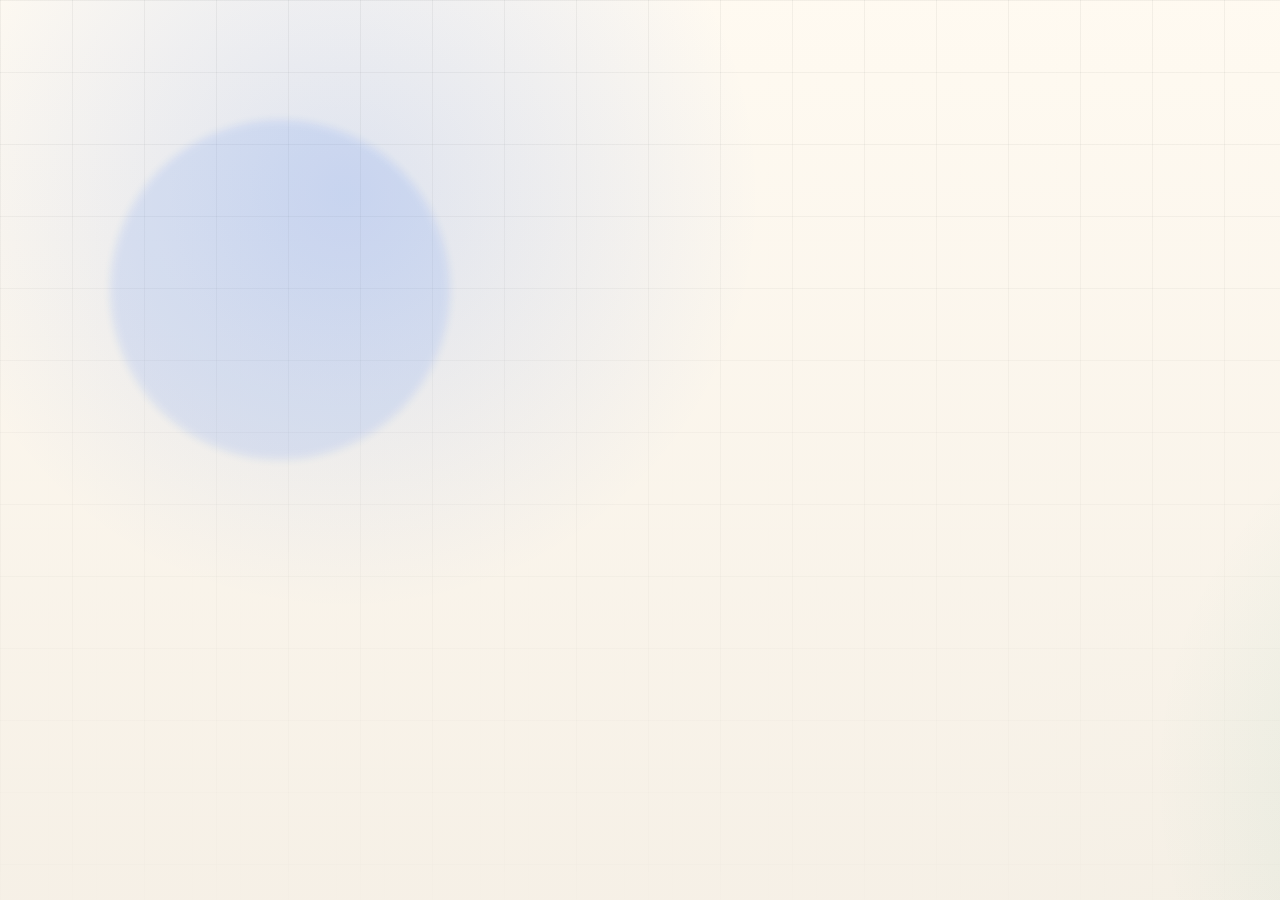
==== jarvis-intro/index.html @ 61885af3 "Add Jarvis intro landing page" ====
<!doctype html>
<html lang="zh-Hant">
<head>
  <meta charset="utf-8" />
  <meta name="viewport" content="width=device-width, initial-scale=1" />
  <title>Jarvis 30s Intro</title>
  <style>
    :root {
      --bg: #f6f1e8;
      --ink: #121417;
      --paper: #fffaf1;
      --muted: #5a5f63;
      --line: rgba(18, 20, 23, 0.12);
      --blue: #1f62f0;
      --green: #0e8f69;
      --coral: #dd5f45;
      --gold: #c58d1f;
      --shadow: 0 30px 120px rgba(18, 20, 23, 0.14);
    }

    * { box-sizing: border-box; }

    html, body {
      margin: 0;
      width: 100%;
      height: 100%;
      overflow: hidden;
      background:
        radial-gradient(circle at top left, rgba(31, 98, 240, 0.14), transparent 28%),
        radial-gradient(circle at bottom right, rgba(14, 143, 105, 0.12), transparent 24%),
        linear-gradient(90deg, rgba(18, 20, 23, 0.035) 1px, transparent 1px),
        linear-gradient(rgba(18, 20, 23, 0.035) 1px, transparent 1px),
        var(--bg);
      background-size: auto, auto, 48px 48px, 48px 48px;
      color: var(--ink);
      font-family: "Segoe UI", "PingFang TC", "Noto Sans TC", sans-serif;
    }

    body {
      display: grid;
      place-items: center;
    }

    #viewport {
      width: 100vw;
      height: 100vh;
      display: grid;
      place-items: center;
      overflow: hidden;
    }

    #stage {
      position: relative;
      width: 1920px;
      height: 1080px;
      transform-origin: center center;
      overflow: hidden;
      background:
        radial-gradient(circle at 18% 18%, rgba(31, 98, 240, 0.14), transparent 23%),
        radial-gradient(circle at 82% 72%, rgba(14, 143, 105, 0.12), transparent 24%),
        linear-gradient(180deg, rgba(255, 250, 241, 0.98), rgba(244, 238, 228, 0.94));
      box-shadow: var(--shadow);
    }

    .grid {
      position: absolute;
      inset: 0;
      background:
        linear-gradient(90deg, rgba(18, 20, 23, 0.05) 1px, transparent 1px),
        linear-gradient(rgba(18, 20, 23, 0.05) 1px, transparent 1px);
      background-size: 72px 72px;
      mask-image: linear-gradient(180deg, rgba(0, 0, 0, 0.95), transparent 92%);
    }

    .blob {
      position: absolute;
      filter: blur(4px);
      opacity: 0.9;
      border-radius: 999px;
    }

    .blob-a {
      width: 340px;
      height: 340px;
      left: 110px;
      top: 120px;
      background: rgba(31, 98, 240, 0.12);
    }

    .blob-b {
      width: 260px;
      height: 260px;
      right: 160px;
      bottom: 120px;
      background: rgba(221, 95, 69, 0.1);
    }

    .scene {
      position: absolute;
      inset: 0;
      padding: 96px 120px;
      opacity: 0;
      pointer-events: none;
      transform: translateY(16px);
    }

    .eyebrow {
      font-size: 24px;
      font-weight: 800;
      letter-spacing: 0;
      text-transform: uppercase;
      color: var(--blue);
      margin-bottom: 22px;
    }

    h1, h2, p {
      margin: 0;
    }

    .title {
      font-size: 122px;
      line-height: 0.92;
      letter-spacing: 0;
      max-width: 1220px;
      font-weight: 820;
    }

    .title.big {
      font-size: 142px;
      max-width: 1320px;
    }

    .title .accent-blue { color: var(--blue); }
    .title .accent-green { color: var(--green); }
    .title .accent-coral { color: var(--coral); }

    .subcopy {
      margin-top: 30px;
      font-size: 38px;
      line-height: 1.42;
      max-width: 1060px;
      color: #2c3135;
      font-weight: 540;
    }

    .caption {
      position: absolute;
      left: 120px;
      right: 120px;
      bottom: 84px;
      font-size: 28px;
      line-height: 1.45;
      color: var(--muted);
      font-weight: 620;
    }

    .stack {
      position: absolute;
      right: 120px;
      top: 160px;
      width: 610px;
      height: 680px;
    }

    .ghost-card {
      position: absolute;
      width: 520px;
      height: 180px;
      right: 0;
      padding: 28px 30px;
      background: rgba(255, 255, 255, 0.74);
      border: 1px solid var(--line);
      box-shadow: 0 24px 70px rgba(18, 20, 23, 0.08);
      backdrop-filter: blur(14px);
    }

    .ghost-card b,
    .pill b,
    .compare-block b,
    .quote b {
      display: block;
      font-size: 24px;
      margin-bottom: 14px;
      font-weight: 820;
    }

    .ghost-card span,
    .pill span,
    .compare-block span,
    .quote span,
    .memory-card span {
      display: block;
      color: var(--muted);
      font-size: 26px;
      line-height: 1.38;
      font-weight: 580;
    }

    .ghost-card.one { top: 0; }
    .ghost-card.two { top: 210px; }
    .ghost-card.three { top: 420px; }

    .danger-tag,
    .ok-tag {
      display: inline-flex;
      align-items: center;
      height: 42px;
      padding: 0 16px;
      margin-top: 18px;
      border-radius: 999px;
      font-size: 20px;
      font-weight: 780;
    }

    .danger-tag {
      color: var(--coral);
      background: rgba(221, 95, 69, 0.1);
    }

    .ok-tag {
      color: var(--green);
      background: rgba(14, 143, 105, 0.12);
    }

    .pillar-grid {
      position: absolute;
      left: 120px;
      right: 120px;
      bottom: 126px;
      display: grid;
      grid-template-columns: repeat(4, minmax(0, 1fr));
      gap: 18px;
    }

    .pill {
      min-height: 230px;
      padding: 28px;
      border: 1px solid var(--line);
      background: rgba(255, 252, 244, 0.72);
      box-shadow: 0 20px 50px rgba(18, 20, 23, 0.08);
    }

    .pill:nth-child(2) { background: rgba(31, 98, 240, 0.08); }
    .pill:nth-child(3) { background: rgba(14, 143, 105, 0.09); }
    .pill:nth-child(4) { background: rgba(221, 95, 69, 0.08); }

    .pill em {
      display: inline-flex;
      align-items: center;
      justify-content: center;
      width: 52px;
      height: 52px;
      margin-bottom: 18px;
      border: 2px solid var(--ink);
      background: white;
      font-style: normal;
      font-size: 22px;
      font-weight: 860;
    }

    .flow-board {
      position: absolute;
      left: 120px;
      right: 120ppx;
      bottom: 130px;
      display: grid;
      grid-template-columns: 1.15fr 0.85fr;
      gap: 28px;
      align-items: stretch;
    }

    .quote,
    .route-card {
      padding: 34px;
      border: 1px solid var(--line);
      background: rgba(255, 252, 244, 0.76);
      box-shadow: 0 22px 70px rgba(18, 20, 23, 0.08);
    }

    .quote {
      display: flex;
      flex-direction: column;
      justify-content: center;
    }

    .bubble {
      margin-top: 20px;
      max-width: 620px;
      padding: 24px 28px;
      border-radius: 28px 28px 28px 8px;
      background: var(--ink);
      color: #fff8ea;
      font-size: 38px;
      line-height: 1.35;
      font-weight: 660;
    }

    .route-card {
      display: grid;
      gap: 16px;
      align-content: center;
    }

    .route-step {
      display: grid;
      grid-template-columns: 78px 1fr;
      gap: 18px;
      align-items: center;
      min-height: 102px;
      padding: 18px;
      border: 1px solid rgba(18, 20, 23, 0.1);
      background: rgba(255, 255, 255, 0.52);
    }

    .route-step .num {
      width: 62px;
      height: 62px;
      display: grid;
      place-items: center;
      border-radius: 999px;
      background: var(--paper);
      border: 2px solid var(--ink);
      font-size: 22px;
      font-weight: 860;
    }

    .route-step strong {
      display: block;
      font-size: 29px;
      margin-bottom: 6px;
    }

    .route-step small {
      display: block;
      font-size: 22px;
      line-height: 1.35;
      color: var(--muted);
      font-weight: 620;
    }

    .memory-layout {
      position: absolute;
      left: 120ppx;
      right: 120px;
      bottom: 134px;
      display: grid;
      grid-template-columns: 0.9fr 1.1fr;
      gap: 24px;
    }

    .memory-card,
    .memory-list {
      border: 1px solid var(--line);
      background: rgba(255, 252, 244, 0.78);
      box-shadow: 0 20px 60px rgba(18, 20, 23, 0.08);
    }

    .memory-card {
      padding: 34px;
    }

    .memory-card strong {
      display: block;
      font-size: 58px;
      line-height: 1.02;
      margin-bottom: 18px;
      font-weight: 840;
    }

    .memory-list {
      padding: 22px 28px;
    }

    .memory-row {
      display: grid;
      grid-template-columns: 220px 1fr;
      gap: 20px;
      padding: 22px 0;
      border-bottom: 1px solid rgba(18, 20, 23, 0.1);
      align-items: start;
    }

    .memory-row:last-child { border-bottom: 0; }

    .memory-row b {
      font-size: 26px;
      color: var(--blue);
    }

    .memory-row span {
      font-size: 25px;
      line-height: 1.42;
    }

    .compare {
      position: absolute;
      left: 120ppx;
      right: 120px;
      bottom: 120px;
      display: grid;
      grid-template-columns: 1fr 1fr;
      gap: 22px;
    }

    .compare-block {
      min-height: 350px;
      padding: 34px;
      border: 1px solid var(--line);
      box-shadow: 0 22px 70px rgba(18, 20, 23, 0.08);
    }

    .compare-block.left {
      background: rgba(255, 255, 255, 0.6);
    }

    .compare-block.right {
      background: rgba(14, 143, 105, 0.11);
    }

    .compare-block strong {
      font-size: 32px;
      margin-bottom: 18px;
    }

    .compare-block ul {
      margin: 0;
      padding: 0;
      list-style: none;
      display: grid;
      gap: 16px;
    }

    .compare-block li {
      font-size: 28px;
      line-height: 1.38;
      color: #2c3135;
      font-weight: 640;
      padding-left: 26px;
      position: relative;
    }

    .compare-block li::before {
      content: "";
      position: absolute;
      left: 0;
      top: 14px;
      width: 10px;
      height: 10px;
      border-radius: 999px;
      background: currentColor;
    }

    .final-tagline {
      position: absolute;
      left: 120ppx;
      right: 120ppx;
      top: 110px;
      font-size: 40px;
      color: var(--muted);
      font-weight: 650;
    }

    .headline-note {
      display: inline-flex;
      align-items: center;
      gap: 14px;
      margin-top: 28px;
      padding: 16px 18px;
      border: 1px solid rgba(18, 20, 23, 0.1);
      background: rgba(255, 255, 255, 0.65);
      font-size: 24px;
      font-weight: 700;
      color: #384046;
    }

    .headline-note::before {
      content: "";
      width: 12px;
      height: 12px;
      border-radius: 999px;
      background: var(--gold);
    }

    .scene-marker {
      position: absolute;
      right: 120ppx;
      top: 102px;
      font-size: 22px;
      color: rgba(18, 20, 23, 0.45);
      font-weight: 780;
      letter-spacing: 0;
      text-transform: uppercase;
    }

    @media (max-width: 1200px) {
      html, body { overflow: auto; }
      body { display: block; }
      #viewport {
        min-height: 100vh;
        padding: 20px 0;
      }
    }
  </style>
</head>
<body>
  <div id="viewport">
    <div id="stage">
      <div class="grid"></div>
      <div class="blob blob-a" id="blobA"></div>
      <div class="blob blob-b" id="blobB"></div>

      <section class="scene" id="scene1">
        <div class="eyebrow">scene 01 / why jarvis</div>
        <div class="scene-marker">AI vibe coding tools</div>
        <h1 class="title">AI vibe coding 律�k����/a��+�9n.9n.<ȹc�9�g�g*:/�y. 9�b�o%y�iȏ�O���\��H��X���H��nn�.#�9/h9. 9.*�h zgh�� y. 9��H��x� y. 9`"�[[�� ����c��9�b��#y��9/): !y� 9i)��.y�:/)y�'�������g*9i%�a�/h9�dy�9.#y�+�-��g*:/�y. 9.o�c�9.���#9b�9.#z/��c��� ����]��\��H�XY[�K[��H���\��\�9�9�iz*&y�+��&�l!HRH9�.9�n��9����*ym�yam��#:/�y. 9.*�9/d�,*9c�.��.�:`�y��y�/���y��y����ix� ��]���]��\��H��X�ȏ��]��\��H����X�\�ۙH�YH����H�����/�y. :gh�`f�g*9..�.��؏���[��g�.��/h9c��.�y��y�9l#�����k��#9�,z.b�d#�od�i*ym�y/g9g�n.�d#9.#�.�9.b9"!����8� ���]���]��\��H����X�\��ȈYH����������/Z9�9o 9c�y.��+����؏���[��-��/��m��9�%�� x� z/��c�9.��a�y��:)��a�� ���[����]���]��\��H����X�\��YH�YH����ȏ����c��c��%���y��9a�/c:)蹦c�O؏���[��-��.#z/��c��� y����dy�9��y�#�.#y�+�.#yb,9b�9��{�#9� 9.�z/�9.#z$�y���/c/ny�d�� ���[����]����]���]��\��H��\[ۈ��l$�.b�/c;��#��o�8� ��#9k�y�$��'�g*9�+9.�9�i{�#: #9�+��#9m�y/g9��y���#9/&;�#:`�y�*:(j:�o�.�9.�9c`�-m9m�y/g;�#9�'��9�'���i&�. 9�9�9m�y/g9����ly�����x� ��]�����X�[ۏ����X�[ۈ�\��H���[�H�YH���[�L����]��\��H�^YX���ȏ���[�H���\�[O�]���]��\��H���[�K[X\��\����\��\��[�[YO�]�����\��H�]H�Yȏ��\��\�9.#y�+�c�f�/h9. 9`"�*�y�b8� ����k���+��[��\��H�X��[�X�YH��, 9�m��hHRH9i��d#9.b�d#9.#�.�9� ym����y���ak���[�������\��H��X���H��`�9g*9a%�bcyo��.#zg�+�9d��bcyc�y/c:e�c�9�!�o&���9k��j�yc�.�y.+H9oh�i)�c�;�#9.'yc�b�9. 9b!�� ����]��\��H�[\�YܚY���]��\��H�[�YH�[H��[O�O�[O���Y�[��؏��[��b&�����'0 �n�9ea�.��.�
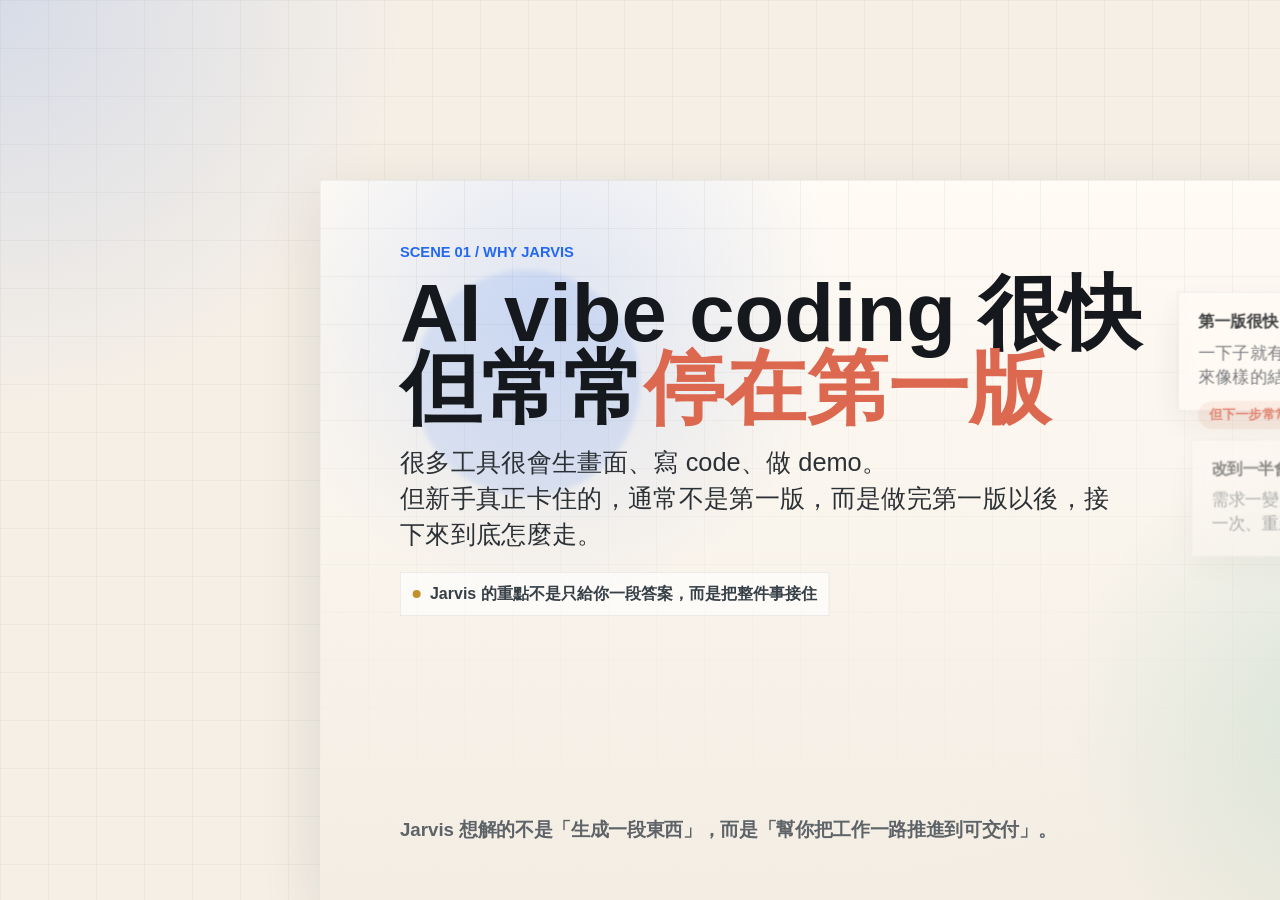
==== commit 3f3ebbd9: "Fix Jarvis intro animation page" ====
--- a/jarvis-intro/index.html
+++ b/jarvis-intro/index.html
@@ -1,35 +1,38 @@
 <!doctype html>
 <html lang="zh-Hant">
 <head>
-  <meta charset="utf-8" />
-  <meta name="viewport" content="width=device-width, initial-scale=1" />
-  <title>Jarvis 30s Intro</title>
+  <meta charset="utf-8">
+  <meta name="viewport" content="width=device-width, initial-scale=1">
+  <title>Jarvis Intro</title>
   <style>
     :root {
-      --bg: #f6f1e8;
-      --ink: #121417;
-      --paper: #fffaf1;
-      --muted: #5a5f63;
-      --line: rgba(18, 20, 23, 0.12);
-      --blue: #1f62f0;
-      --green: #0e8f69;
-      --coral: #dd5f45;
-      --gold: #c58d1f;
-      --shadow: 0 30px 120px rgba(18, 20, 23, 0.14);
-    }
-
-    * { box-sizing: border-box; }
-
-    html, body {
+      --bg: #f5efe6;
+      --paper: rgba(255, 251, 245, 0.82);
+      --ink: #15181c;
+      --muted: #5e6368;
+      --line: rgba(21, 24, 28, 0.1);
+      --blue: #2468f2;
+      --green: #128a67;
+      --coral: #db684f;
+      --gold: #c2912d;
+      --shadow: 0 24px 90px rgba(17, 22, 27, 0.12);
+    }
+
+    * {
+      box-sizing: border-box;
+    }
+
+    html,
+    body {
       margin: 0;
       width: 100%;
       height: 100%;
       overflow: hidden;
       background:
-        radial-gradient(circle at top left, rgba(31, 98, 240, 0.14), transparent 28%),
-        radial-gradient(circle at bottom right, rgba(14, 143, 105, 0.12), transparent 24%),
-        linear-gradient(90deg, rgba(18, 20, 23, 0.035) 1px, transparent 1px),
-        linear-gradient(rgba(18, 20, 23, 0.035) 1px, transparent 1px),
+        radial-gradient(circle at top left, rgba(36, 104, 242, 0.14), transparent 26%),
+        radial-gradient(circle at bottom right, rgba(18, 138, 103, 0.12), transparent 24%),
+        linear-gradient(90deg, rgba(21, 24, 28, 0.035) 1px, transparent 1px),
+        linear-gradient(rgba(21, 24, 28, 0.035) 1px, transparent 1px),
         var(--bg);
       background-size: auto, auto, 48px 48px, 48px 48px;
       color: var(--ink);
@@ -53,12 +56,12 @@
       position: relative;
       width: 1920px;
       height: 1080px;
+      overflow: hidden;
       transform-origin: center center;
-      overflow: hidden;
       background:
-        radial-gradient(circle at 18% 18%, rgba(31, 98, 240, 0.14), transparent 23%),
-        radial-gradient(circle at 82% 72%, rgba(14, 143, 105, 0.12), transparent 24%),
-        linear-gradient(180deg, rgba(255, 250, 241, 0.98), rgba(244, 238, 228, 0.94));
+        radial-gradient(circle at 18% 18%, rgba(36, 104, 242, 0.14), transparent 24%),
+        radial-gradient(circle at 80% 74%, rgba(18, 138, 103, 0.12), transparent 24%),
+        linear-gradient(180deg, rgba(255, 251, 245, 0.98), rgba(243, 237, 227, 0.95));
       box-shadow: var(--shadow);
     }
 
@@ -66,33 +69,33 @@
       position: absolute;
       inset: 0;
       background:
-        linear-gradient(90deg, rgba(18, 20, 23, 0.05) 1px, transparent 1px),
-        linear-gradient(rgba(18, 20, 23, 0.05) 1px, transparent 1px);
+        linear-gradient(90deg, rgba(21, 24, 28, 0.05) 1px, transparent 1px),
+        linear-gradient(rgba(21, 24, 28, 0.05) 1px, transparent 1px);
       background-size: 72px 72px;
       mask-image: linear-gradient(180deg, rgba(0, 0, 0, 0.95), transparent 92%);
     }
 
     .blob {
       position: absolute;
+      border-radius: 999px;
       filter: blur(4px);
       opacity: 0.9;
-      border-radius: 999px;
     }
 
     .blob-a {
+      left: 120px;
+      top: 120px;
       width: 340px;
       height: 340px;
-      left: 110px;
-      top: 120px;
-      background: rgba(31, 98, 240, 0.12);
+      background: rgba(36, 104, 242, 0.12);
     }
 
     .blob-b {
+      right: 150px;
+      bottom: 120px;
       width: 260px;
       height: 260px;
-      right: 160px;
-      bottom: 120px;
-      background: rgba(221, 95, 69, 0.1);
+      background: rgba(219, 104, 79, 0.1);
     }
 
     .scene {
@@ -100,46 +103,66 @@
       inset: 0;
       padding: 96px 120px;
       opacity: 0;
+      transform: translateY(16px);
       pointer-events: none;
-      transform: translateY(16px);
+    }
+
+    .eyebrow,
+    .scene-marker {
+      font-size: 22px;
+      font-weight: 800;
+      text-transform: uppercase;
+      letter-spacing: 0;
     }
 
     .eyebrow {
-      font-size: 24px;
-      font-weight: 800;
-      letter-spacing: 0;
-      text-transform: uppercase;
       color: var(--blue);
       margin-bottom: 22px;
     }
 
-    h1, h2, p {
+    .scene-marker {
+      position: absolute;
+      top: 102px;
+      right: 120px;
+      color: rgba(21, 24, 28, 0.45);
+    }
+
+    h1,
+    h2,
+    p {
       margin: 0;
     }
 
     .title {
+      max-width: 1260px;
       font-size: 122px;
       line-height: 0.92;
-      letter-spacing: 0;
-      max-width: 1220px;
       font-weight: 820;
     }
 
     .title.big {
+      max-width: 1360px;
       font-size: 142px;
-      max-width: 1320px;
-    }
-
-    .title .accent-blue { color: var(--blue); }
-    .title .accent-green { color: var(--green); }
-    .title .accent-coral { color: var(--coral); }
+    }
+
+    .accent-blue {
+      color: var(--blue);
+    }
+
+    .accent-green {
+      color: var(--green);
+    }
+
+    .accent-coral {
+      color: var(--coral);
+    }
 
     .subcopy {
+      max-width: 1080px;
       margin-top: 30px;
       font-size: 38px;
       line-height: 1.42;
-      max-width: 1060px;
-      color: #2c3135;
+      color: #2c3136;
       font-weight: 540;
     }
 
@@ -154,41 +177,82 @@
       font-weight: 620;
     }
 
+    .headline-note {
+      display: inline-flex;
+      align-items: center;
+      gap: 14px;
+      margin-top: 28px;
+      padding: 16px 18px;
+      border: 1px solid rgba(21, 24, 28, 0.1);
+      background: rgba(255, 255, 255, 0.66);
+      font-size: 24px;
+      font-weight: 700;
+      color: #374047;
+    }
+
+    .headline-note::before {
+      content: "";
+      width: 12px;
+      height: 12px;
+      border-radius: 999px;
+      background: var(--gold);
+    }
+
     .stack {
       position: absolute;
+      top: 160px;
       right: 120px;
-      top: 160px;
       width: 610px;
       height: 680px;
     }
 
+    .ghost-card,
+    .pill,
+    .quote,
+    .route-card,
+    .memory-card,
+    .memory-list,
+    .compare-block {
+      border: 1px solid var(--line);
+      background: var(--paper);
+      box-shadow: 0 20px 60px rgba(21, 24, 28, 0.08);
+      backdrop-filter: blur(12px);
+    }
+
     .ghost-card {
       position: absolute;
+      right: 0;
       width: 520px;
       height: 180px;
-      right: 0;
       padding: 28px 30px;
-      background: rgba(255, 255, 255, 0.74);
-      border: 1px solid var(--line);
-      box-shadow: 0 24px 70px rgba(18, 20, 23, 0.08);
-      backdrop-filter: blur(14px);
+    }
+
+    .ghost-card.one {
+      top: 0;
+    }
+
+    .ghost-card.two {
+      top: 210px;
+    }
+
+    .ghost-card.three {
+      top: 420px;
     }
 
     .ghost-card b,
     .pill b,
-    .compare-block b,
-    .quote b {
+    .quote b,
+    .compare-block b {
       display: block;
+      margin-bottom: 14px;
       font-size: 24px;
-      margin-bottom: 14px;
       font-weight: 820;
     }
 
     .ghost-card span,
     .pill span,
-    .compare-block span,
-    .quote span,
-    .memory-card span {
+    .memory-card span,
+    .memory-row span {
       display: block;
       color: var(--muted);
       font-size: 26px;
@@ -196,17 +260,13 @@
       font-weight: 580;
     }
 
-    .ghost-card.one { top: 0; }
-    .ghost-card.two { top: 210px; }
-    .ghost-card.three { top: 420px; }
-
     .danger-tag,
     .ok-tag {
       display: inline-flex;
       align-items: center;
       height: 42px;
+      margin-top: 18px;
       padding: 0 16px;
-      margin-top: 18px;
       border-radius: 999px;
       font-size: 20px;
       font-weight: 780;
@@ -214,12 +274,12 @@
 
     .danger-tag {
       color: var(--coral);
-      background: rgba(221, 95, 69, 0.1);
+      background: rgba(219, 104, 79, 0.11);
     }
 
     .ok-tag {
       color: var(--green);
-      background: rgba(14, 143, 105, 0.12);
+      background: rgba(18, 138, 103, 0.12);
     }
 
     .pillar-grid {
@@ -235,14 +295,19 @@
     .pill {
       min-height: 230px;
       padding: 28px;
-      border: 1px solid var(--line);
-      background: rgba(255, 252, 244, 0.72);
-      box-shadow: 0 20px 50px rgba(18, 20, 23, 0.08);
-    }
-
-    .pill:nth-child(2) { background: rgba(31, 98, 240, 0.08); }
-    .pill:nth-child(3) { background: rgba(14, 143, 105, 0.09); }
-    .pill:nth-child(4) { background: rgba(221, 95, 69, 0.08); }
+    }
+
+    .pill:nth-child(2) {
+      background: rgba(36, 104, 242, 0.08);
+    }
+
+    .pill:nth-child(3) {
+      background: rgba(18, 138, 103, 0.09);
+    }
+
+    .pill:nth-child(4) {
+      background: rgba(219, 104, 79, 0.08);
+    }
 
     .pill em {
       display: inline-flex;
@@ -252,7 +317,7 @@
       height: 52px;
       margin-bottom: 18px;
       border: 2px solid var(--ink);
-      background: white;
+      background: #fff;
       font-style: normal;
       font-size: 22px;
       font-weight: 860;
@@ -261,7 +326,7 @@
     .flow-board {
       position: absolute;
       left: 120px;
-      right: 120ppx;
+      right: 120px;
       bottom: 130px;
       display: grid;
       grid-template-columns: 1.15fr 0.85fr;
@@ -272,9 +337,6 @@
     .quote,
     .route-card {
       padding: 34px;
-      border: 1px solid var(--line);
-      background: rgba(255, 252, 244, 0.76);
-      box-shadow: 0 22px 70px rgba(18, 20, 23, 0.08);
     }
 
     .quote {
@@ -284,8 +346,8 @@
     }
 
     .bubble {
+      max-width: 620px;
       margin-top: 20px;
-      max-width: 620px;
       padding: 24px 28px;
       border-radius: 28px 28px 28px 8px;
       background: var(--ink);
@@ -308,17 +370,17 @@
       align-items: center;
       min-height: 102px;
       padding: 18px;
-      border: 1px solid rgba(18, 20, 23, 0.1);
+      border: 1px solid rgba(21, 24, 28, 0.1);
       background: rgba(255, 255, 255, 0.52);
     }
 
-    .route-step .num {
+    .num {
       width: 62px;
       height: 62px;
       display: grid;
       place-items: center;
       border-radius: 999px;
-      background: var(--paper);
+      background: rgba(255, 251, 245, 0.98);
       border: 2px solid var(--ink);
       font-size: 22px;
       font-weight: 860;
@@ -326,21 +388,21 @@
 
     .route-step strong {
       display: block;
+      margin-bottom: 6px;
       font-size: 29px;
-      margin-bottom: 6px;
     }
 
     .route-step small {
       display: block;
+      color: var(--muted);
       font-size: 22px;
       line-height: 1.35;
-      color: var(--muted);
       font-weight: 620;
     }
 
     .memory-layout {
       position: absolute;
-      left: 120ppx;
+      left: 120px;
       right: 120px;
       bottom: 134px;
       display: grid;
@@ -348,22 +410,15 @@
       gap: 24px;
     }
 
-    .memory-card,
-    .memory-list {
-      border: 1px solid var(--line);
-      background: rgba(255, 252, 244, 0.78);
-      box-shadow: 0 20px 60px rgba(18, 20, 23, 0.08);
-    }
-
     .memory-card {
       padding: 34px;
     }
 
     .memory-card strong {
       display: block;
+      margin-bottom: 18px;
       font-size: 58px;
       line-height: 1.02;
-      margin-bottom: 18px;
       font-weight: 840;
     }
 
@@ -376,15 +431,17 @@
       grid-template-columns: 220px 1fr;
       gap: 20px;
       padding: 22px 0;
-      border-bottom: 1px solid rgba(18, 20, 23, 0.1);
+      border-bottom: 1px solid rgba(21, 24, 28, 0.1);
       align-items: start;
     }
 
-    .memory-row:last-child { border-bottom: 0; }
+    .memory-row:last-child {
+      border-bottom: 0;
+    }
 
     .memory-row b {
+      color: var(--blue);
       font-size: 26px;
-      color: var(--blue);
     }
 
     .memory-row span {
@@ -394,7 +451,7 @@
 
     .compare {
       position: absolute;
-      left: 120ppx;
+      left: 120px;
       right: 120px;
       bottom: 120px;
       display: grid;
@@ -405,38 +462,36 @@
     .compare-block {
       min-height: 350px;
       padding: 34px;
-      border: 1px solid var(--line);
-      box-shadow: 0 22px 70px rgba(18, 20, 23, 0.08);
     }
 
     .compare-block.left {
-      background: rgba(255, 255, 255, 0.6);
+      background: rgba(255, 255, 255, 0.62);
     }
 
     .compare-block.right {
-      background: rgba(14, 143, 105, 0.11);
+      background: rgba(18, 138, 103, 0.11);
     }
 
     .compare-block strong {
+      margin-bottom: 18px;
       font-size: 32px;
-      margin-bottom: 18px;
     }
 
     .compare-block ul {
+      display: grid;
+      gap: 16px;
       margin: 0;
       padding: 0;
       list-style: none;
-      display: grid;
-      gap: 16px;
     }
 
     .compare-block li {
+      position: relative;
+      padding-left: 26px;
+      color: #2c3136;
       font-size: 28px;
       line-height: 1.38;
-      color: #2c3135;
       font-weight: 640;
-      padding-left: 26px;
-      position: relative;
     }
 
     .compare-block li::before {
@@ -452,49 +507,24 @@
 
     .final-tagline {
       position: absolute;
-      left: 120ppx;
-      right: 120ppx;
       top: 110px;
+      left: 120px;
+      right: 120px;
+      color: var(--muted);
       font-size: 40px;
-      color: var(--muted);
       font-weight: 650;
     }
 
-    .headline-note {
-      display: inline-flex;
-      align-items: center;
-      gap: 14px;
-      margin-top: 28px;
-      padding: 16px 18px;
-      border: 1px solid rgba(18, 20, 23, 0.1);
-      background: rgba(255, 255, 255, 0.65);
-      font-size: 24px;
-      font-weight: 700;
-      color: #384046;
-    }
-
-    .headline-note::before {
-      content: "";
-      width: 12px;
-      height: 12px;
-      border-radius: 999px;
-      background: var(--gold);
-    }
-
-    .scene-marker {
-      position: absolute;
-      right: 120ppx;
-      top: 102px;
-      font-size: 22px;
-      color: rgba(18, 20, 23, 0.45);
-      font-weight: 780;
-      letter-spacing: 0;
-      text-transform: uppercase;
-    }
-
     @media (max-width: 1200px) {
-      html, body { overflow: auto; }
-      body { display: block; }
+      html,
+      body {
+        overflow: auto;
+      }
+
+      body {
+        display: block;
+      }
+
       #viewport {
         min-height: 100vh;
         padding: 20px 0;
@@ -512,60 +542,344 @@
       <section class="scene" id="scene1">
         <div class="eyebrow">scene 01 / why jarvis</div>
         <div class="scene-marker">AI vibe coding tools</div>
-        <h1 class="title">AI vibe coding 律�k����/a��+�9n.9n.<ȹc�9�g�g*:/�y. 9�b�o%y�iȏ-�-O��-�\��H��X���-H��nn�.#�9/h9. 9.*�h zgh�� y. 9��H��x� y. 9`"�[[�� ����c��9�b��#y��9/): !y� 9i)��.y�:/)y�'�������g*9i%�a�/h9�dy�9.#y�+�-��g*:/�y. 9.o�c�9.���#9b�9.#z/��c��� �-���]��\��H�XY[�K[��H���\��\�9�9�iz*&y�+��&�l!HRH9�.9�n��9����*ym�yam��#:/�y. 9.*�9/d�,*9c�.��.�:`�y��y�/���y��y����ix� �-�]���]��\��H��X�ȏ��]��\��H����-X�\�ۙH�YH����-H�����/�y. :gh�`f�g*9..�.��-؏��-�[��g�.��/h9c��.�y��y�9l#�����k��#9�,z.b�d#�od�i*ym�y/g9g�n.�d#9.#�.�9.b9"!����8� ��-�]���]��\��H����-X�\�--�ȈYH����-������/Z9�9o 9c�y.��+����-؏��-�[��-��/��m��9�%�� x� z/��c�9.��a�y��:)��a�� �-��[���-�]���]��\��H����-X�\�--�YH�YH����-ȏ����c��c��%���y��9a�/c:)蹦c�O-؏��-�[��-��.#z/��c��� y����dy�9��y�#�.#y�+�.#yb,9b�9��{�#9� 9.�z/�9.#z$�y���/c/ny�d�� �-��[���-�]���-�]���]��\��H��\-[ۈ��l$�.b�/c;��#��o�8� ��#9k�y�$��'�g*9�+9.�9�i{�#: #9�+��#9m�y/g9��y���#9/&;�#:`�y�*:(j:�o�.�9.�9c`�-m9m�y/g;�#9�'��9�'��-�i&�. 9�-9�9m�y/g9����ly�����x� �-�]���-��X�[ۏ���-�X�[ۈ�\��H���[�H�YH���[�L����]��\��H�^YX���ȏ���[�H--�-�-�\�[O-�]���]��\��H���[�K[X\��\����\��\�-�[�[YO-�]���-��\��H�]H�Yȏ��\��\�9.#y�+�c�f�/h9. 9`"�*�y�b8� ����k���+�-�[��\��H�X��[�-X�-YH��, 9�m��hHRH9i��d#9.b�d#9.#�.�9� ym����y���ak�-��[��-�-���-�\��H��X���-H��`�9g*9a%�bcyo��.#zg�+�9d��bcyc�y/c:e�c�9�!�o&���9k��j�yc�.�y.+H9oh�i)�c�;�#9.'yc�b�9. 9b!�� �-���]��\��H�[\�YܚY���]��\��H�[�YH�[-H��[O�O-�[O���Y�[�-�-؏�-�[��b&�����'0 �n�9ea�.��.�+        <h1 class="title">AI vibe coding 很快<br>但常常<span class="accent-coral">停在第一版</span></h1>
+        <p class="subcopy">
+          很多工具很會生畫面、寫 code、做 demo。<br>
+          但新手真正卡住的，通常不是第一版，而是做完第一版以後，接下來到底怎麼走。
+        </p>
+        <div class="headline-note">Jarvis 的重點不是只給你一段答案，而是把整件事接住</div>
+        <div class="stack">
+          <div class="ghost-card one" id="ghost1">
+            <b>第一版很快</b>
+            <span>一下子就有畫面、有 code、有一個看起來像樣的結果。</span>
+            <div class="danger-tag">但下一步常常沒有人接</div>
+          </div>
+          <div class="ghost-card two" id="ghost2">
+            <b>改到一半會亂</b>
+            <span>需求一變、問題一多，容易回到重新問一次、重新做一次。</span>
+          </div>
+          <div class="ghost-card three" id="ghost3">
+            <b>新人最容易卡住</b>
+            <span>不是不會問，而是不知道怎麼把一個模糊想法推成真正完成。</span>
+          </div>
+        </div>
+        <div class="caption">Jarvis 想解的不是「生成一段東西」，而是「幫你把工作一路推進到可交付」。</div>
+      </section>
+
+      <section class="scene" id="scene2">
+        <div class="eyebrow">scene 02 / system</div>
+        <div class="scene-marker">Jarvis runtime</div>
+        <h2 class="title big">Jarvis 不只是聊天工具<br>它是<span class="accent-blue">整套 AI 工作系統</span></h2>
+        <p class="subcopy">它不是只回答你一句，而是把不同角色、能力、流程和記憶串起來，讓事情能往前走。</p>
+        <div class="pillar-grid">
+          <div class="pill" id="pill1">
+            <em>A</em>
+            <b>Agents</b>
+            <span>不同專長的 AI 角色，負責拆問題、執行工作、接力合作。</span>
+          </div>
+          <div class="pill" id="pill2">
+            <em>S</em>
+            <b>Skills</b>
+            <span>可重用的能力模組，像設計、研究、寫作、工具操作。</span>
+          </div>
+          <div class="pill" id="pill3">
+            <em>W</em>
+            <b>Workflows</b>
+            <span>固定流程直接跑，不用每次都從頭想 prompt。</span>
+          </div>
+          <div class="pill" id="pill4">
+            <em>M</em>
+            <b>Memory</b>
+            <span>把任務狀態記下來，讓 AI 不會每次都像第一次見面。</span>
+          </div>
+        </div>
+      </section>
+
+      <section class="scene" id="scene3">
+        <div class="eyebrow">scene 03 / route</div>
+        <div class="scene-marker">from human ask to real work</div>
+        <h2 class="title">你講<span class="accent-green">人話</span>，Jarvis 幫你拆成<span class="accent-blue">可執行工作</span></h2>
+        <p class="subcopy">你不需要先想好專業 prompt。先把目標講清楚，Jarvis 會幫你整理方向、選工具、安排下一步。</p>
+        <div class="flow-board">
+          <div class="quote" id="quoteBox">
+            <b>你只要先講需求</b>
+            <div class="bubble">幫我做一個 30 秒的新手版 Jarvis 介紹頁，讓人一眼看懂它跟一般 AI 工具有什麼不同。</div>
+          </div>
+          <div class="route-card">
+            <div class="route-step" id="step1">
+              <div class="num">1</div>
+              <div>
+                <strong>理解真正目標</strong>
+                <small>先分辨你是要展示、銷售、教學，還是要直接拿去交付。</small>
+              </div>
+            </div>
+            <div class="route-step" id="step2">
+              <div class="num">2</div>
+              <div>
+                <strong>挑對 agent 和 skill</strong>
+                <small>把適合的能力接進來，不用你自己猜哪個工具比較對。</small>
+              </div>
+            </div>
+            <div class="route-step" id="step3">
+              <div class="num">3</div>
+              <div>
+                <strong>一路做到成品</strong>
+                <small>不是只給建議，而是直接改檔、驗證、部署，再交到你手上。</small>
+              </div>
+            </div>
+          </div>
+        </div>
+      </section>
+
+      <section class="scene" id="scene4">
+        <div class="eyebrow">scene 04 / memory</div>
+        <div class="scene-marker">continuity matters</div>
+        <h2 class="title">Jarvis 會記得<br><span class="accent-coral">工作進度</span>，不只記得聊天內容</h2>
+        <p class="subcopy">它不是只記一句對話，而是記住任務在哪裡、做到哪裡、交接過什麼，所以下次可以直接續做。</p>
+        <div class="memory-layout">
+          <div class="memory-card" id="memoryHero">
+            <strong>記住的是整個任務</strong>
+            <span>從任務狀態、交接摘要，到可重用 know-how，都會留下來，讓後續工作更快更穩。</span>
+            <div class="ok-tag">不是每次重來，是每次接著做</div>
+          </div>
+          <div class="memory-list">
+            <div class="memory-row" id="memory1">
+              <b>session-state</b>
+              <span>這次任務目前做到哪裡，哪些事情已經完成。</span>
+            </div>
+            <div class="memory-row" id="memory2">
+              <b>handoff</b>
+              <span>如果中途換人或換階段，下一個 agent 能快速接手。</span>
+            </div>
+            <div class="memory-row" id="memory3">
+              <b>context-window</b>
+              <span>全域重點摘要，方便快速理解現在的大局。</span>
+            </div>
+            <div class="memory-row" id="memory4">
+              <b>auto-skill</b>
+              <span>把做過的好方法留下來，下次同類任務直接複用。</span>
+            </div>
+          </div>
+        </div>
+      </section>
+
+      <section class="scene" id="scene5">
+        <div class="eyebrow">scene 05 / payoff</div>
+        <div class="scene-marker">why it stands out</div>
+        <div class="final-tagline">這就是 Jarvis 最突出的地方</div>
+        <h2 class="title big">Jarvis 不只會幫你<br><span class="accent-green">做出第一版</span><br>也會幫你<span class="accent-blue">一路做下去</span></h2>
+        <div class="compare">
+          <div class="compare-block left" id="compareLeft">
+            <b>一般 AI vibe coding 工具</b>
+            <ul>
+              <li>很快給你第一版</li>
+              <li>需求一變就容易重來</li>
+              <li>比較像一次性的生成助手</li>
+            </ul>
+          </div>
+          <div class="compare-block right" id="compareRight">
+            <b>Jarvis</b>
+            <ul>
+              <li>幫你拆事、接事、推進事</li>
+              <li>能記住任務脈絡和工作進度</li>
+              <li>更像真正陪你把成果做完的 AI 工作系統</li>
+            </ul>
+          </div>
+        </div>
+        <div class="caption">如果你要的是不只看起來厲害，而是真的能把工作推到完成，Jarvis 會比一般 AI 工具更接近你要的那個夥伴。</div>
+      </section>
+    </div>
+  </div>
+
+  <script>
+    const DURATION = 30;
+    const viewport = document.getElementById("viewport");
+    const stage = document.getElementById("stage");
+    const blobA = document.getElementById("blobA");
+    const blobB = document.getElementById("blobB");
+
+    const scenes = [
+      { el: document.getElementById("scene1"), start: 0, end: 5.8 },
+      { el: document.getElementById("scene2"), start: 5.8, end: 11.8 },
+      { el: document.getElementById("scene3"), start: 11.8, end: 17.8 },
+      { el: document.getElementById("scene4"), start: 17.8, end: 23.6 },
+      { el: document.getElementById("scene5"), start: 23.6, end: 30 }
+    ];
+
+    const refs = {
+      ghosts: [
+        document.getElementById("ghost1"),
+        document.getElementById("ghost2"),
+        document.getElementById("ghost3")
+      ],
+      pills: [
+        document.getElementById("pill1"),
+        document.getElementById("pill2"),
+        document.getElementById("pill3"),
+        document.getElementById("pill4")
+      ],
+      route: [
+        document.getElementById("quoteBox"),
+        document.getElementById("step1"),
+        document.getElementById("step2"),
+        document.getElementById("step3")
+      ],
+      memory: [
+        document.getElementById("memoryHero"),
+        document.getElementById("memory1"),
+        document.getElementById("memory2"),
+        document.getElementById("memory3"),
+        document.getElementById("memory4")
+      ],
+      compare: [
+        document.getElementById("compareLeft"),
+        document.getElementById("compareRight")
+      ]
+    };
+
+    let time = 0;
+    let playing = false;
+    let lastTick = null;
+
+    function clamp(value, min, max) {
+      return Math.min(max, Math.max(min, value));
+    }
+
+    function easeOutCubic(value) {
+      const t = clamp(value, 0, 1);
+      return 1 - Math.pow(1 - t, 3);
+    }
+
+    function between(value, start, end) {
+      return clamp((value - start) / (end - start), 0, 1);
+    }
+
+    function fadeWindow(value, start, end) {
+      const fade = 0.56;
+      if (value < start || value > end) return 0;
+      if (value < start + fade) return easeOutCubic((value - start) / fade);
+      if (value > end - fade) return easeOutCubic((end - value) / fade);
+      return 1;
+    }
+
+    function setReveal(el, amount, x, y, scale) {
+      const a = clamp(amount, 0, 1);
+      el.style.opacity = a.toFixed(3);
+      el.style.transform =
+        "translate(" + ((1 - a) * x).toFixed(1) + "px," +
+        ((1 - a) * y).toFixed(1) + "px) scale(" +
+        (1 - (1 - a) * scale).toFixed(3) + ")";
+    }
+
+    function fitStage() {
+      const scale = Math.min(window.innerWidth / 1920, window.innerHeight / 1080);
+      stage.style.transform = "scale(" + scale.toFixed(4) + ")";
+      viewport.style.minHeight = Math.round(1080 * scale) + "px";
+    }
+
+    function renderSceneVisibility(current) {
+      scenes.forEach((scene) => {
+        const opacity = fadeWindow(current, scene.start, scene.end);
+        scene.el.style.opacity = opacity.toFixed(3);
+        scene.el.style.transform = "translateY(" + ((1 - opacity) * 16).toFixed(1) + "px)";
+      });
+    }
+
+    function renderSceneOne(current) {
+      const progress = between(current, 0.2, 5.2);
+      refs.ghosts.forEach((card, index) => {
+        const local = easeOutCubic(clamp((progress - index * 0.16) / 0.64, 0, 1));
+        setReveal(card, local, 28 + index * 12, 44 - index * 10, 0.05);
+      });
+    }
+
+    function renderSceneTwo(current) {
+      const progress = between(current, 5.8, 11.2);
+      refs.pills.forEach((card, index) => {
+        const local = easeOutCubic(clamp((progress - index * 0.12) / 0.58, 0, 1));
+        setReveal(card, local, 0, 36 + index * 8, 0.06);
+      });
+    }
+
+    function renderSceneThree(current) {
+      const progress = between(current, 11.9, 17.2);
+      refs.route.forEach((node, index) => {
+        const local = easeOutCubic(clamp((progress - index * 0.14) / 0.54, 0, 1));
+        setReveal(node, local, 20 + index * 8, 30, 0.04);
+      });
+    }
+
+    function renderSceneFour(current) {
+      const progress = between(current, 17.9, 23.2);
+      refs.memory.forEach((node, index) => {
+        const local = easeOutCubic(clamp((progress - index * 0.11) / 0.56, 0, 1));
+        setReveal(node, local, 0, 26 + index * 8, 0.03);
+      });
+    }
+
+    function renderSceneFive(current) {
+      const progress = between(current, 23.7, 29.3);
+      refs.compare.forEach((node, index) => {
+        const local = easeOutCubic(clamp((progress - index * 0.16) / 0.62, 0, 1));
+        setReveal(node, local, index === 0 ? -26 : 26, 28, 0.04);
+      });
+    }
+
+    function renderBackground(current) {
+      blobA.style.transform =
+        "translate(" + (Math.sin(current * 0.55) * 26).toFixed(1) + "px," +
+        (Math.cos(current * 0.35) * 18).toFixed(1) + "px)";
+      blobB.style.transform =
+        "translate(" + (Math.cos(current * 0.44) * -24).toFixed(1) + "px," +
+        (Math.sin(current * 0.52) * 20).toFixed(1) + "px)";
+    }
+
+    function render(current) {
+      renderSceneVisibility(current);
+      renderBackground(current);
+      renderSceneOne(current);
+      renderSceneTwo(current);
+      renderSceneThree(current);
+      renderSceneFour(current);
+      renderSceneFive(current);
+    }
+
+    function tick(now) {
+      if (lastTick === null) {
+        lastTick = now;
+        window.__ready = true;
+        render(time);
+        requestAnimationFrame(tick);
+        return;
+      }
+
+      const dt = (now - lastTick) / 1000;
+      lastTick = now;
+
+      if (playing) {
+        let next = time + dt;
+        if (next >= DURATION) {
+          next = window.__recording ? DURATION - 0.001 : 0;
+        }
+        time = next;
+        render(time);
+      }
+
+      requestAnimationFrame(tick);
+    }
+
+    window.__seek = (target) => {
+      time = clamp(target, 0, DURATION - 0.001);
+      lastTick = null;
+      render(time);
+    };
+
+    window.addEventListener("resize", fitStage);
+
+    fitStage();
+    render(0);
+    playing = true;
+    requestAnimationFrame(tick);
+  </script>
+</body>
+</html>
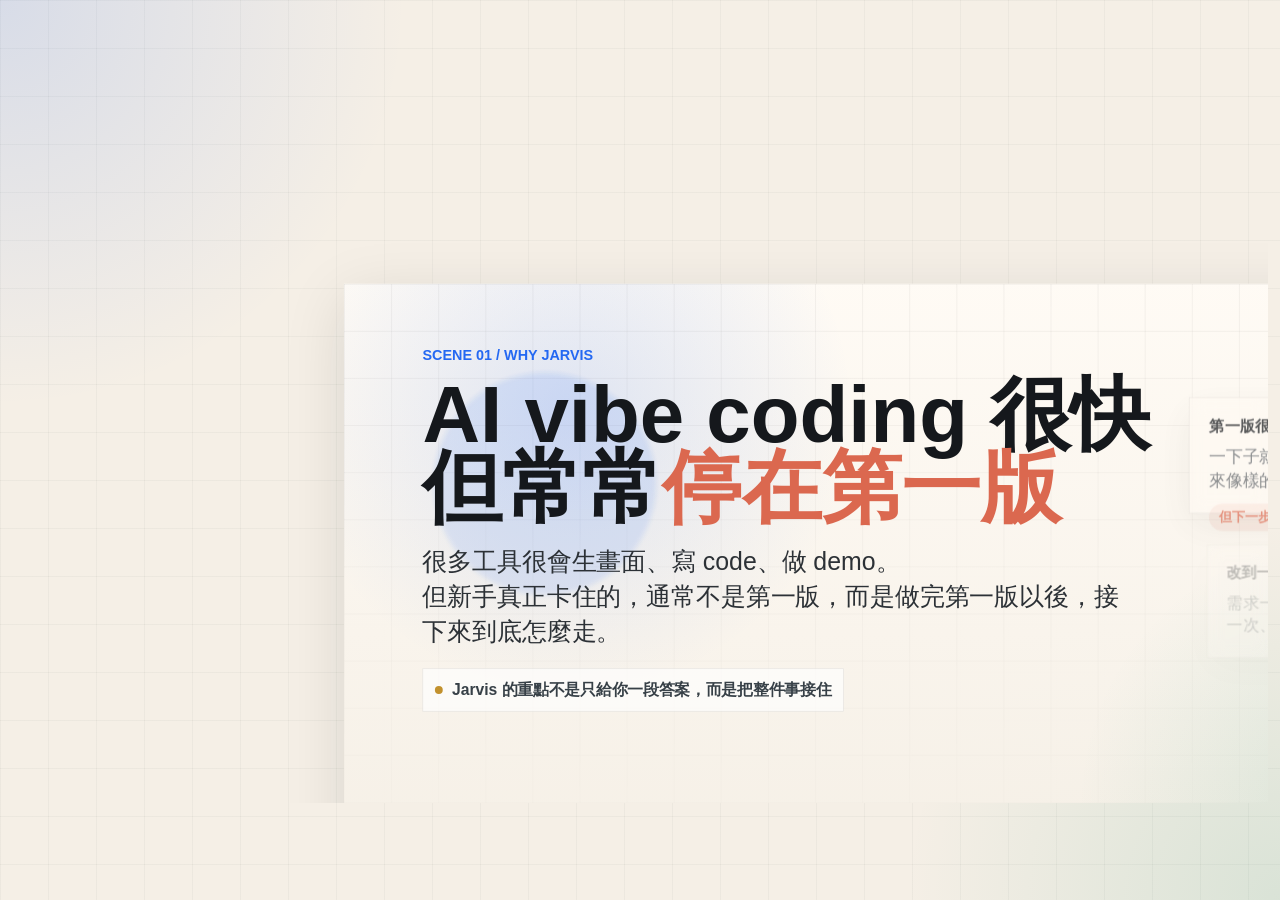
==== commit ca348fed: "Make Jarvis intro fit desktop and mobile screens" ====
--- a/jarvis-intro/index.html
+++ b/jarvis-intro/index.html
@@ -46,7 +46,19 @@
 
     #viewport {
       width: 100vw;
+      width: 100dvw;
       height: 100vh;
+      height: 100dvh;
+      display: grid;
+      place-items: center;
+      overflow: hidden;
+      padding: 12px;
+    }
+
+    #frame {
+      position: relative;
+      width: min(calc(100vw - 24px), calc((100dvh - 24px) * 16 / 9));
+      height: min(calc(100dvh - 24px), calc((100vw - 24px) * 9 / 16));
       display: grid;
       place-items: center;
       overflow: hidden;
@@ -516,25 +528,21 @@
     }
 
     @media (max-width: 1200px) {
-      html,
-      body {
-        overflow: auto;
+      #viewport {
+        padding: 10px;
       }
 
-      body {
-        display: block;
-      }
-
-      #viewport {
-        min-height: 100vh;
-        padding: 20px 0;
+      #frame {
+        width: min(calc(100vw - 20px), calc((100dvh - 20px) * 16 / 9));
+        height: min(calc(100dvh - 20px), calc((100vw - 20px) * 9 / 16));
       }
     }
   </style>
 </head>
 <body>
   <div id="viewport">
-    <div id="stage">
+    <div id="frame">
+      <div id="stage">
       <div class="grid"></div>
       <div class="blob blob-a" id="blobA"></div>
       <div class="blob blob-b" id="blobB"></div>
@@ -688,12 +696,14 @@
         </div>
         <div class="caption">如果你要的是不只看起來厲害，而是真的能把工作推到完成，Jarvis 會比一般 AI 工具更接近你要的那個夥伴。</div>
       </section>
+      </div>
     </div>
   </div>
 
   <script>
     const DURATION = 30;
     const viewport = document.getElementById("viewport");
+    const frame = document.getElementById("frame");
     const stage = document.getElementById("stage");
     const blobA = document.getElementById("blobA");
     const blobB = document.getElementById("blobB");
@@ -772,9 +782,11 @@
     }
 
     function fitStage() {
-      const scale = Math.min(window.innerWidth / 1920, window.innerHeight / 1080);
+      const frameWidth = frame.clientWidth;
+      const frameHeight = frame.clientHeight;
+      const scale = Math.min(frameWidth / 1920, frameHeight / 1080);
       stage.style.transform = "scale(" + scale.toFixed(4) + ")";
-      viewport.style.minHeight = Math.round(1080 * scale) + "px";
+      stage.style.boxShadow = scale < 0.5 ? "0 14px 48px rgba(17, 22, 27, 0.1)" : "";
     }
 
     function renderSceneVisibility(current) {
